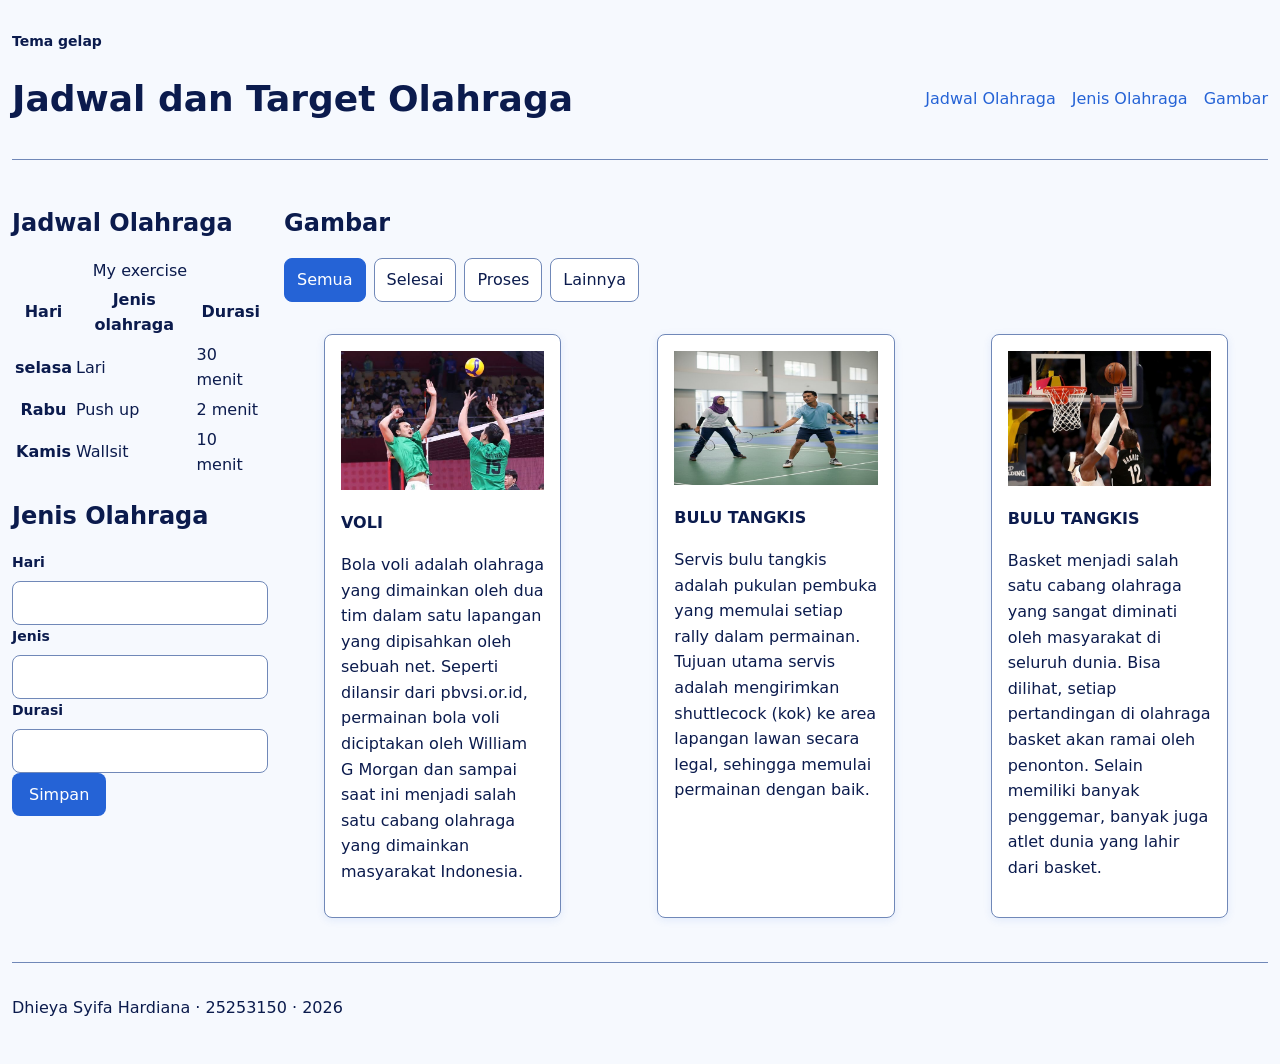
==== worksheet-p10/profil.html @ 323513ca "# P10: panggilan pertama dan status balasan" ====
<!DOCTYPE html>
<html lang="id">
<head>
     <meta charset="utf-8">
     <meta name="viewport" content="width=device-width, initial-scale=1.0">
     <title>TODO: Jadwal dan Target Olahraga Saya </title>

     <link rel="stylesheet" href="tokens.css">
     <link rel="stylesheet" href="base.css">
     <link rel="stylesheet" href="layout.css">
     <link rel="stylesheet" href="komponen.css">
     <link rel="stylesheet" href="tema.css">
     <link rel="stylesheet" href="responsif.css">
</head>

<body>
     <div class="page">
          <header>
          <input type="checkbox" id="tema" class="pengalih-tema">
          <label for="tema" class="tombol-tema">Tema gelap</label>
          <div class="header-baris">
          <h1>Jadwal dan Target Olahraga</h1>
               <nav class="navbar" aria-label="Navigasi Utama">
               <ul>
                    <li><a href="#bagian-1">Jadwal Olahraga</a></li>
                    <li><a href="#bagian-2">Jenis Olahraga</a></li>
                    <li><a href="#bagian-3">Gambar</a></li>
               </ul>
               </nav>
          </div>
          </header>

     <main>
          <div class="isi content">
               <div class="sisi">
                    <section id="bagian-1">
                    <h2>Jadwal Olahraga</h2>
                    <div class="table-wrap">
                         <table>
                              <caption>My exercise</caption>
                              <thead>
                                   <tr>
                                        <th scope="col">Hari</th>
                                        <th scope="col">Jenis olahraga</th>
                                        <th scope="col">Durasi</th>
                                   </tr>
                              </thead>
                              <tbody>
                                   <tr>
                                        <th scope="row">selasa</th>
                                        <td>Lari</td>
                                        <td>30 menit</td>
                                   </tr>
                                   <tr>
                                        <th scope="row">Rabu</th>
                                        <td>Push up</td>
                                        <td>2 menit</td>
                                   </tr>
                                   <tr>
                                        <th scope="row">Kamis</th>
                                        <td>Wallsit</td>
                                        <td>10 menit</td>
                                   </tr>
                              </tbody>
                         </table>
                    </div>
                    </section>

                    <section id="bagian-2">
                    <h2>Jenis Olahraga</h2>
                    <form action="/simpan" method="post">
                         <div class="form-kolom">
                              <label for="Hari">Hari</label>
                              <input type="text" name="Hari" id="Hari" required>
                              <span class="pesan-galat">wajib isi</span>
                         </div>
                         <div class="form-kolom">
                              <label for="Jenis">Jenis</label>
                              <input type="text" name="Jenis" id="Jenis" required>
                              <span class="pesan-galat">wajib isi</span>
                         </div>
                         <div class="form-kolom">
                              <label for="Durasi">Durasi</label>
                              <input type="text" name="Durasi" id="Durasi" required>
                              <span class="pesan-galat">wajib isi</span>
                         </div>
                         <button type="submit">Simpan</button>
                    </form>  
                    </section>
               </div>
               
               <div class="utama">
                    <section id="bagian-3">
                    <h2>Gambar</h2>
                    <div id="filter">
                         <button type="button" data-kategori="semua" class="aktif">Semua</button>
                         <button type="button" data-kategori="Selesai">Selesai</button>
                         <button type="button" data-kategori="Proses">Proses</button>
                         <button type="button" data-kategori="Lainnya">Lainnya</button>
                    </div>
                    <div class="galeri grid">
                         <figure class="kartu">
                              <img src="voli.jpg"
                              alt="macam-macam olahraga"
                              width="360" height="360" loading="lazy">
                              <figcaption class="kartu__isi">
                                   <h3 class="kartu__judul">VOLI</h3>
                                   <p>Bola voli adalah olahraga yang dimainkan oleh dua tim dalam satu lapangan yang dipisahkan oleh sebuah net. Seperti dilansir dari pbvsi.or.id, permainan bola voli diciptakan oleh William G Morgan dan sampai saat ini menjadi salah satu cabang olahraga yang dimainkan masyarakat Indonesia.</p>
                              </figcaption>
                         </figure>

                         <figure class="kartu">
                              <img src="badminton.jpg"
                              alt="badminton"
                              width="360" height="360" loading="lazy">
                              <figcaption class="kartu__isi">
                                   <h3 class="kartu__judul">BULU TANGKIS</h3>
                                   <p>Servis bulu tangkis adalah pukulan pembuka yang memulai setiap rally dalam permainan. Tujuan utama servis adalah mengirimkan shuttlecock (kok) ke area lapangan lawan secara legal, sehingga memulai permainan dengan baik.</p>
                              </figcaption>
                              
                         </figure>

                         <figure class="kartu">
                              <img src="basket.jpeg"
                              alt="badminton"
                              width="360" height="360" loading="lazy">
                              <figcaption class="kartu__isi">
                                   <h3 class="kartu__judul">BULU TANGKIS</h3>
                                   <p>Basket menjadi salah satu cabang olahraga yang sangat diminati oleh masyarakat di seluruh dunia. Bisa dilihat, setiap pertandingan di olahraga basket akan ramai oleh penonton. Selain memiliki banyak penggemar, banyak juga atlet dunia yang lahir dari basket.</p>
                              </figcaption>
                              
                         </figure>
                    </div>
                    <p id="pesan-kosong" hidden>Tidak ada hasil</p>
                    <!-- baru hari ini -->
                    <p id="muat" hidden>Memuat data...</p>
                    </section>
               </div>
          

               
           </div>
     </main>

     <footer>
          <p>Dhieya Syifa Hardiana · 25253150 · 2026</p>
     </footer>
     </div>

     <script type="module" src="js/app.js"></script>
     <!-- <script type="module" src="js/dom.js"></script> -->
</body>
</html>
---- worksheet-p10/tokens.css ----
/* LAPIS 1 — primitif: nilai mentah, tidak menyebut peran apa pun */
:root {
  --raw-color-bg: #F6F9FE;
  --raw-color-fg: #0B1B4D;
  --raw-color-surface: #FFFFFF;
  --raw-color-border: #7088B8;
  --raw-color-primary: #2563D6;
  --raw-color-danger: #B00020;
  --raw-color-focus: #B45309;
 
  --space-1: 0.25rem;
  --space-2: 0.5rem;
  --space-3: 0.75rem;
  --space-4: 1rem;
  --space-6: 1.5rem;
 
  --radius-md: 0.5rem;
  --radius-full: 999px;
  --shadow-1:  0 2px 8px rgba(37, 99, 214, .10);
 
  --text-sm:  0.875rem;
  --text-md:  1rem;
  --text-xl:  1.5rem;
  --text-3xl: 2.25rem;
}
 
/* LAPIS 2 — semantik: peran. Isinya mengacu ke lapis 1. */
:root {
  --color-bg:       var(--raw-color-bg);
  --color-fg:       var(--raw-color-fg);
  --color-surface:  var(--raw-color-surface);
  --color-border:   var(--raw-color-border);
  --color-primary:  var(--raw-color-primary);
  --color-danger:   var(--raw-color-danger);
  --color-focus:    var(--raw-color-focus);
 
  --card-pad:       var(--space-4);
  --section-gap:    var(--space-6);
}
---- worksheet-p10/base.css ----
*, *::before, *::after {
  box-sizing: border-box;      /* width sudah mencakup padding + border */
}
 
* { gap: var(--space-1); }               /* hapus jarak bawaan; atur sendiri memakai gap */
 
img { max-width: 100%; height: auto; display: block; }

html {
  font-size: 100%;            /* ikuti pengaturan pengguna, jangan dipatok */
}
 
body {
  font-family: system-ui, "Segoe UI", Roboto, sans-serif;
  font-size: var(--text-md);
  line-height: 1.6;           /* 1.5-1.7 nyaman untuk teks isi */
  color: var(--color-fg);
  background: var(--color-bg);
  padding: var(--space-1);
}
 
h1 { font-size: var(--text-3xl); line-height: 1.15; }
h2 { font-size: var(--text-xl);  line-height: 1.25; }
h3 { font-size: var(--text-md); }
 
/* Batasi panjang baris supaya mata mudah berpindah baris */
main p { max-width: 60ch; }
---- worksheet-p10/layout.css ----
header {
  padding-block: var(--space-4);
  border-bottom: 1px solid var(--color-border);
}
 
.header-baris {                /* <div class="header-baris"> di dalam header */
  display: flex;
  align-items: center;          /* sumbu silang: rata tengah */
  justify-content: space-between; /* sumbu utama: judul kiri, menu kanan */
  gap: var(--space-4);
  flex-wrap: wrap;              /* turun baris di layar sempit, jangan meluber */
}
 
nav ul {
  display: flex;
  gap: var(--space-4);
  list-style: none;             /* daftar nav tanpa butir */
  padding: 0;
}
 
nav a {
  color: var(--color-primary);
  text-decoration: none;
}
 
nav a:hover { text-decoration: underline; }

main {
  display: flex;
  flex-direction: column;
  gap: var(--section-gap);      /* jarak antar bagian, tanpa margin */
  padding-block: var(--space-6);
}
 
.katalog {
  display: flex;
  flex-wrap: wrap;              /* kunci responsif: kartu turun sendiri */
  gap: var(--space-4);
}
 
.kartu {
  flex: 1 1 16rem;              /* tumbuh, menyusut, lebar dasar 16rem */
  background: var(--color-surface);
  border: 1px solid var(--color-border);
  border-radius: var(--radius-md);
  box-shadow: var(--shadow-1);
  padding: var(--card-pad);
}
 
footer {
  padding-block: var(--space-4);
  border-top: 1px solid var(--color-border);
  color: var(--color-fg);       /* hindari abu pucat yang gagal kontras */
  font-size: var(--text-sm);
}

.page{
  display: grid;
  grid-template-rows: auto 1fr auto;
  min-height: 100dvh;
}

.navbar {
  display: flex;
  gap: var(--space-4);
  align-items: center;
}

.isi {
  display: grid;
  grid-template-columns: 16rem 1fr;
  gap: var(--space-6);
  grid-template-areas: 
    "sisi utama"
    "sisi bawah";
}

.sisi { grid-area: sisi; }
.utama { grid-area: utama; }

.galeri .kartu {
  display: grid;
  align-content: start;
  min-height: 14rem;
}
---- worksheet-p10/komponen.css ----
.form-kolom {
  display: flex;
  flex-direction: column;
  gap: var(--space-2);          /* jarak label ke isian, seragam */
}
 
label {
  font-size: var(--text-sm);
  font-weight: 600;
}
 
input, select, textarea {
  font: inherit;                /* kolom isian ikut ukuran huruf halaman */
  padding: var(--space-2) var(--space-3);
  border: 1px solid var(--color-border);
  border-radius: var(--radius-md);
  background: var(--color-surface);
  color: var(--color-fg);
}
 
button {
  font: inherit;
  padding: var(--space-2) var(--space-4);
  border: 1px solid transparent;
  border-radius: var(--radius-md);
  background: var(--color-primary);
  color: var(--color-surface);
  cursor: pointer;
}

/* :focus-visible hanya muncul saat pengguna memakai papan ketik */
:focus-visible {
  outline: 2px solid var(--color-focus);
  outline-offset: 2px;
}
 
/* JANGAN seperti ini — pengguna papan ketik kehilangan jejak */
/* *:focus { outline: none; } */

/* BENAR — hanya setelah pengguna mengetik sesuatu yang tidak sah */
input:user-invalid {
  border-color: var(--color-danger);
  border-width: 2px;
}
 
/* Pesan galat: sembunyikan selama belum tidak-sah, tampilkan saat perlu */
.pesan-galat       { display: none; color: var(--color-danger); font-size: var(--text-sm); }
.form-kolom:has(input:user-invalid) .pesan-galat { display: block; }

.galeri {
  display: grid;
  grid-template-columns: repeat(auto-fit, minmax(16rem, 1fr));
  gap: var(--space-4);
}

.kartu__kaki {
  display: flex;
  align-items: center;
  justify-content: space-between;
  gap: var(--space-2);
}

.sorotan { grid-column: span 2; }
.papan { grid-row: span 2; }
.kartu__isi { min-width: 0; }
.kartu__judul { overflow-wrap: anywhere; }

#filter {
  display: flex;
  gap: var(--space-2);
  margin-bottom: var(--space-4);
  flex-wrap: wrap;
}

#filter button {
  padding: var(--space-2) var(--space-3);
  border: 1px solid var(--color-border);
  background: var(--color-surface);
  color: var(--color-fg);
  border-radius: var(--radius-md);
  cursor: pointer;
}

#filter button.aktif {
  background: var(--color-primary);
  color: var(--color-surface);
  border-color: var(--color-primary);
}

#pesan-kosong {
  text-align: center;
  color: var(--color-danger);
  font-weight: 500;
  padding: var(--space-4);
}
---- worksheet-p10/tema.css ----
/* Ikut pengaturan sistem: lapis semantik saja yang diganti */
@media (prefers-color-scheme: dark) {
  :root {
    --color-bg:      var(--color-bg);
    --color-fg:      var(--color-fg);
    --color-surface: var(--color-surface);
    --color-border:  var(--color-border);
    --color-primary: var(--color-primary);   /* versi lebih terang agar kontras tetap lolos */
    --color-danger:  #FF8A8A;
    --color-focus:   #FFC000;
    --shadow-1:      0 1px 3px rgba(0, 0, 0, .45);
  }
}

.pengalih-tema { position: absolute; opacity: 0; pointer-events: none; }

:root:has(#tema:checked) {
  --color-bg:      #0F172A;
  --color-fg:      #E2E8F0;
  --color-surface: #1E293B;
  --color-border:  #334155;
  --color-primary: #7DA9F7;
  --color-danger:  #FF8A8A;
  --color-focus:   #FFC000;
}
---- worksheet-p10/responsif.css ----
/* dasar: berlaku di semua lebar */
.isi.content{
  display: grid;
  grid-template-columns: 1fr;
  grid-template-areas: none;
  gap: var(--space-4);
}

.isi.content > .sisi,
.isi.content > .utama {
  grid-area: auto;
}

.galeri.grid {
  display: grid;
  grid-template-columns: 1fr;
  gap: var(--space-4);
}

/* tablet: galeri dua kolom */
@media (min-width: 48rem) {
  .galeri.grid { grid-template-columns: repeat(2, 1fr); }
}

/* desktop: sidebar bersanding dengan konten */
@media (min-width: 60rem) {
  .isi.content{
    grid-template-columns: 16rem 1fr;
  }

  .galeri.grid {
    grid-template-columns: repeat(3, 1fr);
  } 
}

/* gambar tidak melebihi wadahnya */
img { max-width: 100%; height: auto; }

/* tabel lebar dapat digulir sendiri */
.table-wrap { overflow-x: auto;}

/* teks mengikuti ukuran huruf pengguna */
p { font-size: 1rem; line-height: 1.6; }
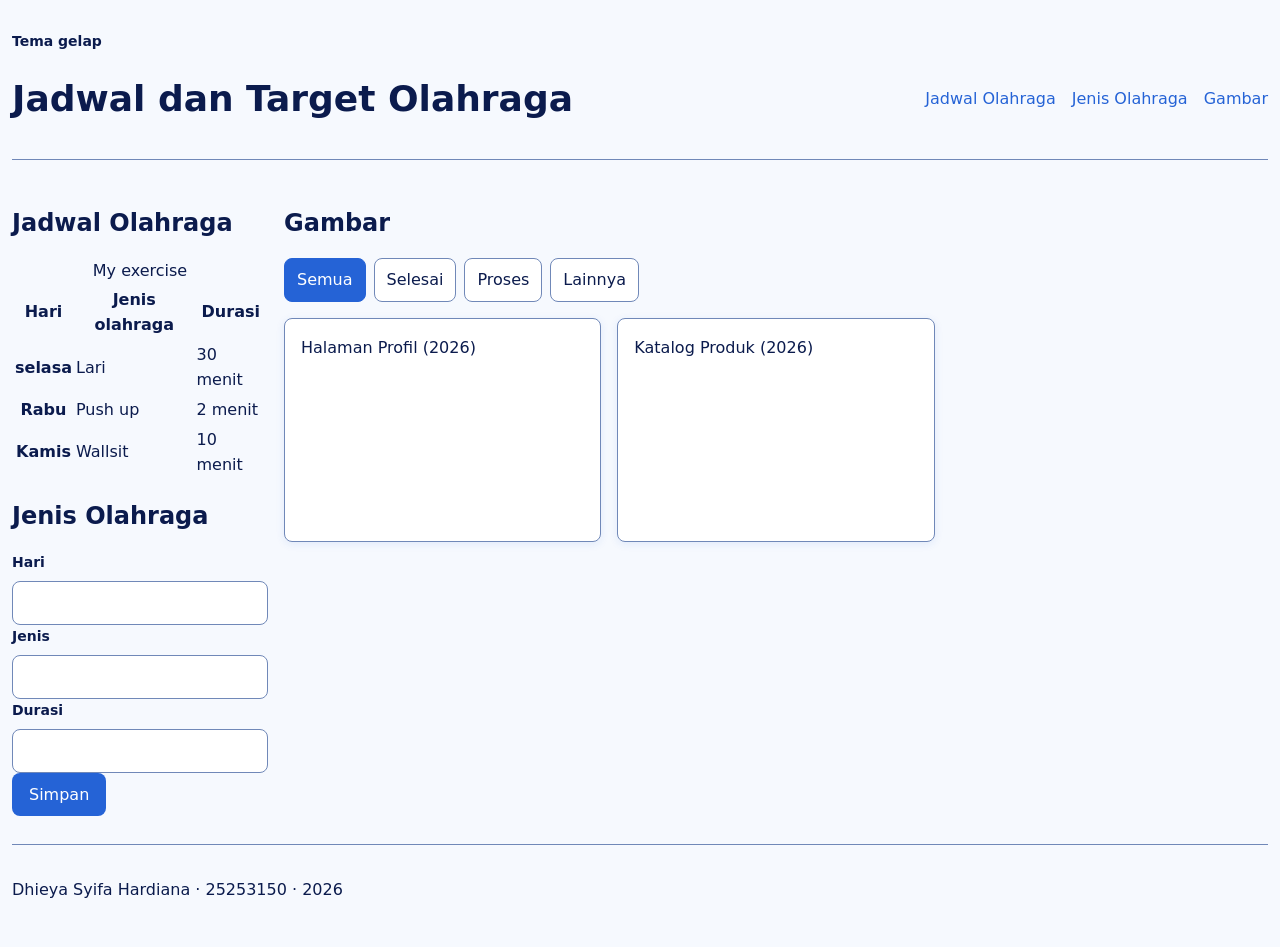
==== commit 61354659: "P10: data dari jaringan tampil di halaman" ====
--- a/worksheet-p10/profil.html
+++ b/worksheet-p10/profil.html
@@ -132,7 +132,6 @@
                          </figure>
                     </div>
                     <p id="pesan-kosong" hidden>Tidak ada hasil</p>
-                    <!-- baru hari ini -->
                     <p id="muat" hidden>Memuat data...</p>
                     </section>
                </div>
@@ -148,6 +147,5 @@
      </div>
 
      <script type="module" src="js/app.js"></script>
-     <!-- <script type="module" src="js/dom.js"></script> -->
 </body>
 </html>
